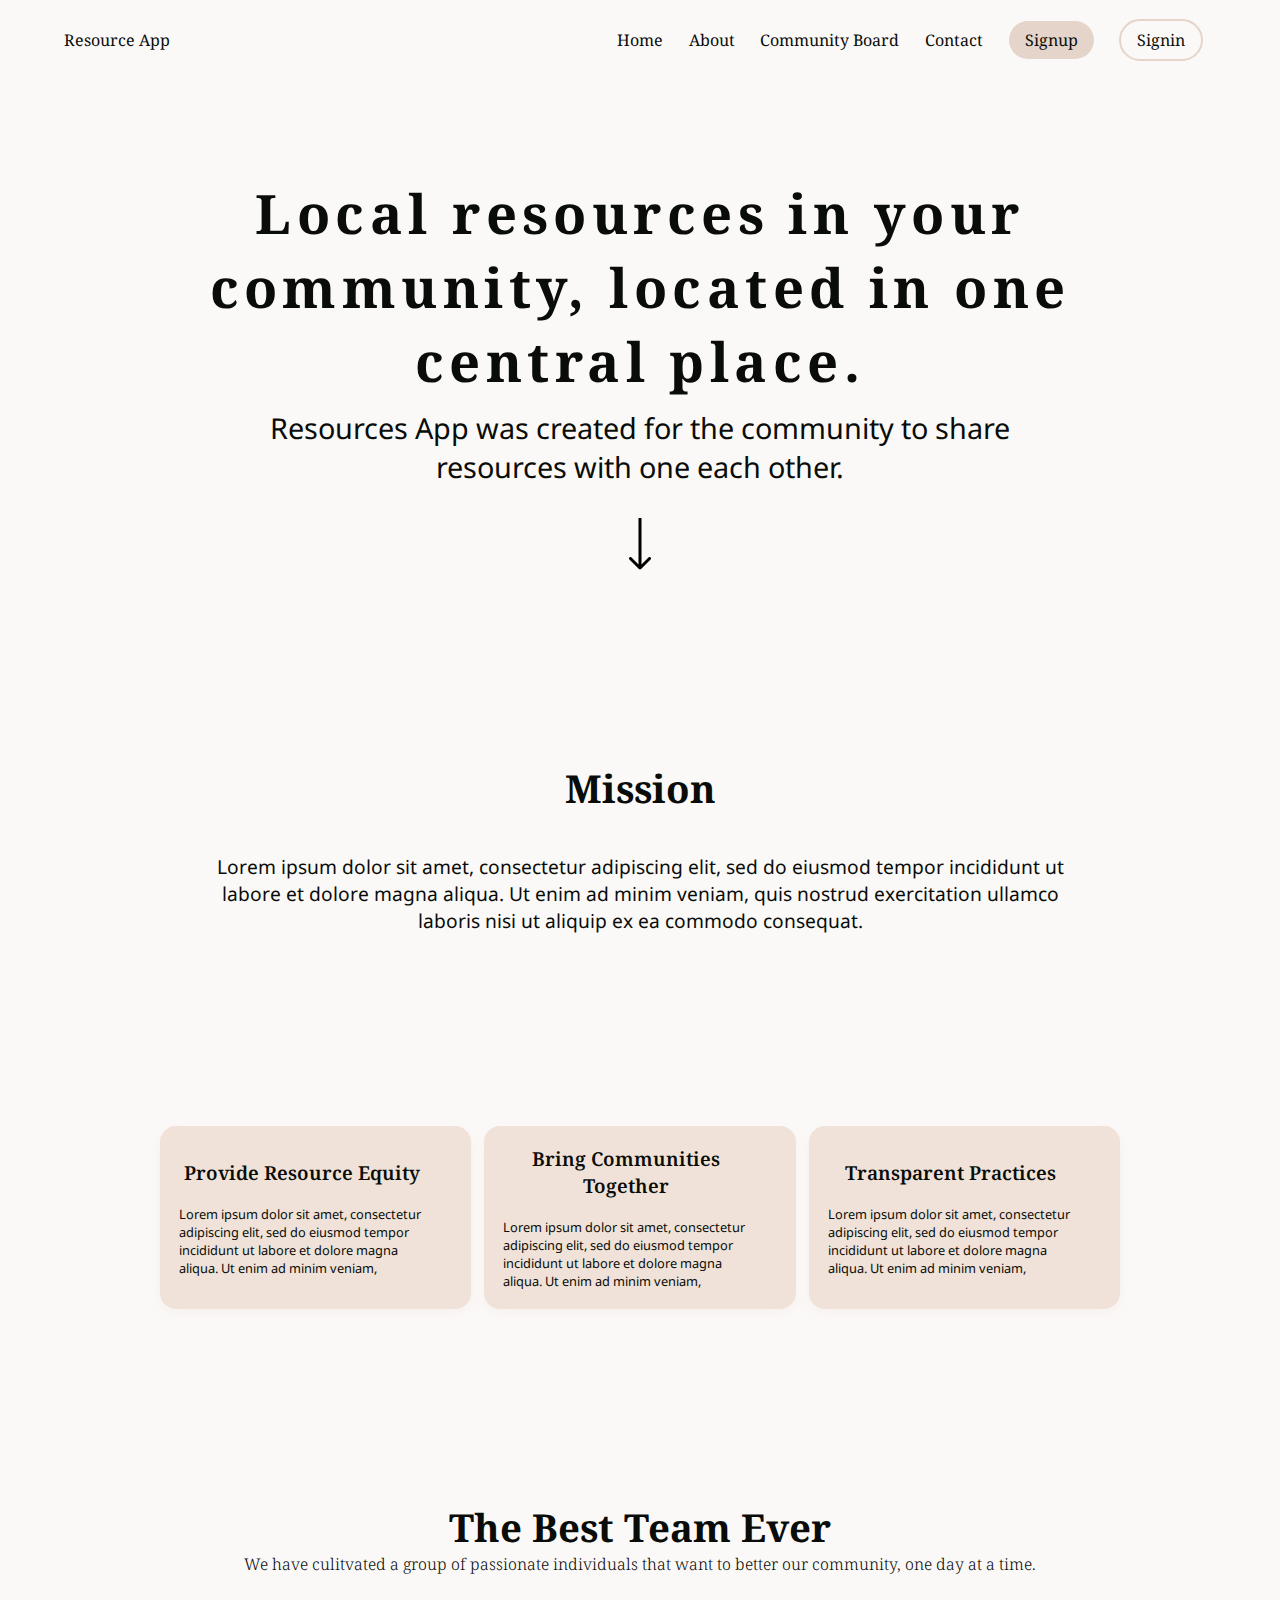
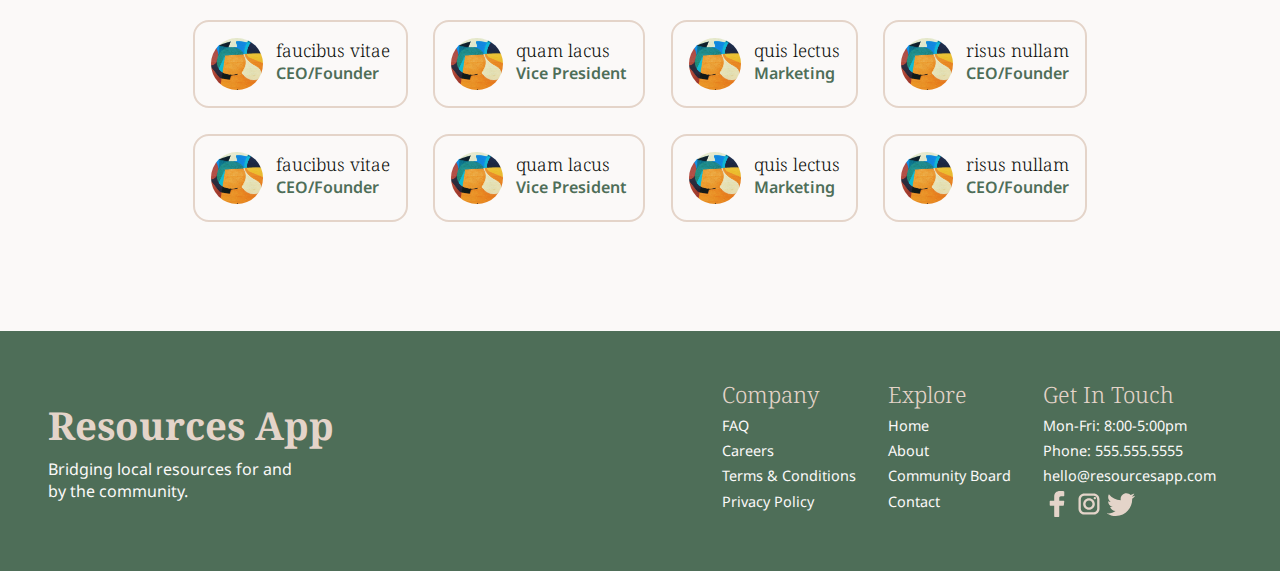
==== pages/about.html @ 198545e7 "fix img file path footer" ====
<!DOCTYPE html>
<html lang="en">
<head>
    <meta charset="UTF-8">
    <meta http-equiv="X-UA-Compatible" content="IE=edge">
    <meta name="viewport" content="width=device-width, initial-scale=1.0">
    <link rel="stylesheet" href="../styles.css">
    <link rel="preconnect" href="https://fonts.googleapis.com">
    <link rel="preconnect" href="https://fonts.gstatic.com" crossorigin>
    <link href="https://fonts.googleapis.com/css2?family=Noto+Sans:wght@400;700&family=Noto+Serif:wght@400;700&display=swap" rel="stylesheet">
    <title>About</title>
</head>
<body>
    <!-- THIS IS THE NAVBAR -->
    <nav>
        <div class="navbar-container">
            <div class="logo">Resource App</div>
            <div class="links-container">
                <ul class="nav-links">
                    <li><a href="../index.html">Home</a></li>
                    <li><a href="about.html">About</a></li>
                    <li><a href="community.html">Community Board</a></li>
                    <li><a href="contact.html">Contact</a></li>
                    <li ><a href="" class="signup-btn">Signup</a></li>
                    <li ><a href="" class="signin-btn">Signin</a></li>
                </ul>
            </div>
        </div>
    </nav>

        <!-- THIS IS THE ABOUT HERO -->
        <div id="about-hero-section">
            <div id="about-hero-container">
                <h1>Local resources in your community, located in one central place.</h1>
                <p class="paragraph">Resources App was created for the community to share resources with one each other.</p>
                <img id="down-arrow" src="../img/arrow1.svg" alt="" />
            </div>
        </div>

        <!-- THIS IS THE MISSION SECTION -->
        <div id="mission-section">
            <div id="mission-container">
                <h2>Mission</h2>
                <p class="paragraph-sm">Lorem ipsum dolor sit amet, consectetur adipiscing elit, sed do eiusmod tempor incididunt ut labore et dolore magna aliqua. Ut enim ad minim veniam, quis nostrud exercitation ullamco laboris nisi ut aliquip ex ea commodo consequat.
                </p>
            </div>
        </div>

        <!-- THIS IS THE CORE VALUES SECTION -->
        <div class="core-values-section">
            <div class="core-values-container">
                <div class="core-card left">
                    <h3>Provide Resource Equity</h3>
                    <p class="paragraph-xs core-p">Lorem ipsum dolor sit amet, consectetur adipiscing elit, sed do eiusmod tempor incididunt ut labore et dolore magna aliqua. Ut enim ad minim veniam,  </p>
                </div>
                <div class="core-card">
                    <h3>Bring Communities Together</h3>
                    <p class="paragraph-xs core-p">Lorem ipsum dolor sit amet, consectetur adipiscing elit, sed do eiusmod tempor incididunt ut labore et dolore magna aliqua. Ut enim ad minim veniam,</p>
                </div>
                <div class="core-card right">
                    <h3>Transparent Practices</h3>
                    <p class="paragraph-xs core-p">Lorem ipsum dolor sit amet, consectetur adipiscing elit, sed do eiusmod tempor incididunt ut labore et dolore magna aliqua. Ut enim ad minim veniam,</p>
                </div>
            </div>
        </div>

        <!-- THIS IS THE TEAM SECTION -->
        <div id="team-section">
            <div id="team-container">
                <h2>The Best Team Ever</h2>
                <h3>We have culitvated a group of passionate individuals that want to better our community, one day at a time.</h3>
                <div class="team-card-container">
                    <div class="team-card">
                        <div class="profile-pic"></div>
                        <div class="profile-content">
                            <h4 class="name">faucibus vitae</h4>
                            <p class="title">CEO/Founder</p>
                        </div>
                    </div>

                    <div class="team-card">
                        <div class="profile-pic"></div>
                        <div class="profile-content">
                            <h4 class="name">quam lacus</h4>
                            <p class="title">Vice President</p>
                        </div>
                    </div>

                    <div class="team-card">
                        <div class="profile-pic"></div> 
                        <div class="profile-content">
                            <h4 class="name">quis lectus</h4>
                            <p class="title">Marketing</p>
                        </div>
                    </div>

                    <div class="team-card">
                        <div class="profile-pic"></div>
                        <div class="profile-content">
                            <h4 class="name">risus nullam</h4>
                            <p class="title">CEO/Founder</p>
                        </div>
                    </div>
                    
                </div>
                <div class="team-card-container">
                    <div class="team-card">
                        <div class="profile-pic"></div>
                        <div class="profile-content">
                            <h4 class="name">faucibus vitae</h4>
                            <p class="title">CEO/Founder</p>
                        </div>
                    </div>

                    <div class="team-card">
                        <div class="profile-pic"></div>
                        <div class="profile-content">
                            <h4 class="name">quam lacus</h4>
                            <p class="title">Vice President</p>
                        </div>
                    </div>

                    <div class="team-card">
                        <div class="profile-pic"></div> 
                        <div class="profile-content">
                            <h4 class="name">quis lectus</h4>
                            <p class="title">Marketing</p>
                        </div>
                    </div>

                    <div class="team-card">
                        <div class="profile-pic"></div>
                        <div class="profile-content">
                            <h4 class="name">risus nullam</h4>
                            <p class="title">CEO/Founder</p>
                        </div>
                    </div>
                    
                </div>
            </div>
        </div>

      <!-- THIS IS THE FOOTER -->
    <footer class="footer-section">
        <div class="container">
            <div class="branding">
                <h2>Resources App</h2>
                <p>Bridging local resources for and by the community.</p>
            </div>
            <div class="links-section-container">
                <div class="footer-links">
                    <h4>Company</h4>
                    <ul class="nav-links">
                        <li class="footer-link"><a href="">FAQ</a></li>
                        <li class="footer-link"><a href="">Careers</a></li>
                        <li class="footer-link"><a href="">Terms & Conditions</a></li>
                        <li class="footer-link"><a href="">Privacy Policy</a></li>
                    </ul>
                </div>

                <div class="footer-links">
                    <h4>Explore</h4>
                    <ul class="nav-links">
                        <li class="footer-link"><a href="">Home</a></li>
                        <li class="footer-link"><a href="">About</a></li>
                        <li class="footer-link"><a href="">Community Board</a></li>
                        <li class="footer-link"><a href="">Contact</a></li>
                    </ul>
                </div>

                <div class="footer-links">
                    <h4>Get In Touch</h4>
                    <ul class="nav-links">
                        <li class="footer-link"><a href="">Mon-Fri: 8:00-5:00pm</a></li>
                        <li class="footer-link"><a href="">Phone: 555.555.5555</a></li>
                        <li class="footer-link"><a href="">hello@resourcesapp.com</a></li>
                    </ul>
                    <div class="footer-social">
                        <a href=""><img src="../img/facebook.svg" alt="Facebook" /></a>
                        <a href=""><img src="../img/instagram.svg" alt="Instagram" /></a>
                        <a href=""><img src="../img/twitter.svg" alt="Twitter" /></a>
                    </div>
                </div>
            </div>
        </div>
        <!-- <div id="copyright">2021 Resources App. All Rights Reserved</div> -->
    </footer>
    
    
</body>
</html>
---- styles.css ----
:root {
	--light-pink: #fbf9f8;
	--medium-pink: #f5efeb;
	--dark-pink: #e4d4c9;
	--black: #090c08;
	--white: #fbf9f8;
	--dark-green: #4e6e58;
	--light-purple: #dbc9e4;
	--light-blue: #c9d7e4;
	--light-green: #d8e4c9;
	--max-width: 1420px;
	--border-radius: 5em;
	--border-radius-sm: 1em;
}

* {
	box-sizing: border-box;
	margin: 0;
	padding: 0;
	font-family: 'Noto Sans', sans-serif;
}
a {
	text-decoration: none;
	color: var(--black);
}

body {
	background-color: var(--light-pink);
	color: var(--black);
	overflow-x: hidden;
}

nav {
	display: flex;
	justify-content: center;
	margin: 0 auto;
	max-width: var(--max-width);
	padding: 1.8em 4em;
	width: 100%;
}
nav ul li a {
	font-family: 'Noto Serif', serif;
}
.navbar-container {
	display: flex;
	justify-content: space-between;
	width: 100%;
}

.links-container ul {
	display: flex;
	list-style: none;
}
.links-container ul li {
	padding: 0 0.8em;
}
.logo {
	font-family: 'Noto Serif', serif;
}
.signup-btn {
	padding: 0.5em 1em;
	background-color: var(--dark-pink);
	border-radius: var(--border-radius);
	font-family: 'Noto Serif', serif;
}
.signup-btn:hover {
}
.signin-btn {
	padding: 0.5em 1em;
	border: 2px solid var(--dark-pink);
	border-radius: var(--border-radius);
}
.signin-btn:hover {
}

/* REUSED STYLES */
#hero-section,
#category-section,
#about-hero-section,
#mission-section,
#team-section,
#form-section,
.footer-section,
.core-values-section,
.search-results-section {
	width: 100%;
	display: flex;
	justify-content: center;
	margin: 0 auto;
	padding: 6em 2em;
}
#hero-container,
#category-container,
#about-hero-container,
#mission-container,
#team-container,
#form-container,
.container,
.core-values-container,
.search-results-container {
	display: flex;
	justify-content: center;
	flex-direction: column;
	align-items: center;
	width: 960px;
	max-width: var(--max-width);
}
ul {
	list-style: none;
}
h1 {
	font-size: 3.4rem;
	text-align: center;
	letter-spacing: 0.1em;
	padding-bottom: 0.2em;
	font-family: 'Noto Serif', serif;
	/* width: 88%; */
}
h2 {
	font-size: 2.4em;
	font-family: 'Noto Serif', serif;
	/* padding-bottom: 0.2em; */
	margin-bottom: 1em;
}
h3 {
	font-family: 'Noto Serif', serif;
	font-size: 1.7rem;
	font-weight: 300;
	text-align: center;
	width: 90%;
}
h4 {
	padding-bottom: 0.2em;
	font-family: 'Noto Serif', serif;
	font-size: 1.4rem;
	font-weight: 300;
}

/* HERO SECTION */

#search-bar {
	margin-top: 2em;
	width: 100%;
	display: flex;
}
#search-btn {
	padding: 1.4em 2em;
	background-color: var(--dark-green);
	border: none;
	border-radius: 0 var(--border-radius) var(--border-radius)
		var(--border-radius);
	font-family: 'Noto Serif', serif;
	color: var(--white);
	font-size: 1em;
	font-weight: 600;
	margin-left: 0.5em;
}
input[type='text'] {
	width: 100%;
	/* font-family: 'Noto Serif', serif; */
	font-size: 1em;
	font-weight: 400;
	padding: 1.4em 2em;
	background-color: var(--dark-pink);
	border: none;
	border-radius: var(--border-radius) 0 var(--border-radius)
		var(--border-radius);
}
textarea:focus,
input:focus,
textarea:focus,
#fname:focus,
#lname:focus,
#email:focus,
#message:focus {
	outline: none;
	background-color: var(--light-pink);
	border: 2px solid var(--dark-pink);
}
.paragraph,
.paragraph-sm,
.paragraph-xs {
	font-size: 1.8em;
	width: 90%;
	text-align: center;
}

.paragraph-sm {
	font-size: 1.2em;
}
.paragraph-xs {
	font-size: 0.8em;
}
/* CATEGORY STYLES */
#category-card-container {
	display: flex;
	flex-direction: row;
	flex-wrap: wrap;
	justify-content: center;
	align-items: center;
	width: 100%;
}
.category-card {
	display: flex;
	justify-content: center;
	align-items: center;
	background-color: var(--dark-green);
	padding: 2em;
	border-radius: var(--border-radius-sm);
	color: var(--white);
	font-weight: 600;
	margin: 0.8em 2em;
	width: 200px;
	height: 120px;
	max-width: 200px;
	text-align: center;
	cursor: pointer;
}

/* FOOTER */
.footer-section {
	background-color: var(--dark-green);
	color: var(--white);
	padding: 3em;
	position: relative;
	bottom: 0;
	left: 0;
	width: 100%;
}
.container {
	justify-content: space-between;
	flex-direction: row;
	align-content: center;
	max-width: var(--max-width);
	width: var(--max-width);
}
.branding h2 {
	display: flex;
	flex-direction: column;
	margin: 0;
	padding: 0;
	color: var(--dark-pink);
}
.branding p {
	margin-top: 0.4em;
	width: 68%;
}
.links-section-container {
	display: flex;
	flex-direction: row;
}
.footer-links {
	padding: 0 1em;
	text-align: left;
	display: flex;
	flex-direction: column;
	justify-content: flex-start;
	align-content: flex-start;
}
.footer-links h4 {
	color: var(--dark-pink);
}
.footer-link a {
	color: var(--white);
	font-size: 0.9em;
}
.footer-links li {
	padding-bottom: 0.2em;
}
.footer-social a img {
	width: 28px;
	height: 28px;
}
#copyright {
	text-align: center;
	margin: auto 0;
	background-color: purple;
	color: var(--white);
}
/* -------ABOUT PAGE-------- */
#down-arrow {
	margin-top: 2em;
}
.profile-content h4 {
	padding-bottom: 0;
}

/* MISSION SECTION */
.core-values-container {
	display: flex;
	justify-content: space-between;
	flex-direction: row;
	max-width: var(--max-width);
	/* width: 1200px; */
	/* width: var(--max-width); */
}
.core-card {
	display: flex;
	justify-content: center;
	flex-direction: column;
	background-color: rgba(238, 223, 213, 0.9);
	padding: 1.2em;
	width: 320px;
	height: 100%;
	margin: 0 0.4em;
	border-radius: var(--border-radius-sm);
	box-shadow: rgba(238, 223, 213, 0.3) 0px 4px 12px;
}
.left {
	margin-left: 0;
}
.right {
	margin-right: 0;
}
.core-card h3 {
	font-size: 1.2em;
	font-weight: 600;
	margin-bottom: 1em;
}
.core-p {
	text-align: left;
}

/* TEAM SECTION */
.team-card-container,
#form-container {
	display: flex;
	flex-wrap: wrap;
	justify-content: center;
	/* background-color: mediumslateblue; */
	max-width: 1560px;
	width: 100vw;
	padding: 0 2em;
}
#team-container h2 {
	margin: 0;
}
#team-container h3 {
	font-size: 1em;
	margin-bottom: 2em;
}
.team-card {
	display: flex;
	flex-direction: row;
	justify-content: flex-start;
	background-color: var(--light-pink);
	border: 2px solid var(--dark-pink);
	padding: 1em;
	border-radius: var(--border-radius-sm);
	margin: 0.8em;
}
.profile-pic {
	background-image: url('img/profile.jpg');
	background-color: #cccccc;
	max-height: 60px;
	height: 52px;
	width: 52px;
	max-width: 60px;
	background-position: center;
	background-repeat: no-repeat;
	background-size: cover;
	border-radius: var(--border-radius);
	margin-right: 0.8em;
}
.profile-content h4 {
	/* display: flex; */
	font-size: 1.1em;
	font-family: 'Noto Serif', serif;
}
.profile-content p {
	color: var(--dark-green);
	font-weight: 600;
}

/* FORM SECTION */
#form-section {
	flex-direction: column;
	justify-content: center;
	align-items: center;
	align-content: center;
}
form {
	width: 960px;
	max-width: 960px;
	margin-top: 2em;
	width: 100%;
}

#fname,
#lname,
#email,
#message,
#form-btn {
	width: 100%;
	padding: 1.4em 2em;
	margin: 0.4em 0;
	border: none;
	border-radius: var(--border-radius-sm);
	background-color: var(--dark-pink);
}
#fname,
#lname {
	width: 49%;
}

textarea {
	width: 100%;
	background-color: var(--dark-pink);
	border-radius: var(--border-radius-sm);
	height: 8em;
	resize: none;
}
#form-btn {
	background-color: #bb9277;
	color: var(--white);
	font-size: 1rem;
	font-weight: 700;
}

.top-row {
	display: flex;
	justify-content: space-between;
}

#contact-card-container {
	display: flex;
	justify-content: space-between;
	flex-wrap: wrap;
	width: 960px;
	max-width: 960px;
	margin-top: 4em;
	width: 100%;
}

.contact-card {
	display: flex;
	justify-content: flex-start;
	flex-direction: column;
	align-items: center;
	align-content: center;
	color: var(--white);
	background-color: var(--dark-green);
	padding: 2.2em 1.4em;
	width: 49%;
	border-radius: var(--border-radius-sm);
}
.contact-card h3 {
	margin-bottom: 1em;
	color: var(--dark-pink);
}
.contact-left ul li {
	margin-bottom: 0.8em;
	/* background-color: salmon; */
}
.contact-content {
	display: flex;
	flex-direction: row;
}
.join-content {
	display: flex;
	flex-direction: column;
	justify-content: center;
	margin: 0 auto;
	width: 86%;
}
.join-btn-container {
	display: flex;
	margin-top: 0.8em;
}
.join-btn-container img {
	width: 36px;
	height: auto;
	z-index: 100;
}
#join-btn {
	color: var(--dark-pink);
	font-size: 1.4em;
	background-color: transparent;
	border: none;
	cursor: pointer;
}
ul li h4 {
	color: var(--dark-pink);
}

.contact-left {
	margin-right: 0.8em;
}

/* -------SEARCH PAGE-------- */
.search-results-section {
	padding: 1em;
	background-color: var(--dark-pink);
}
.search-results-container {
	display: flex;
	flex-direction: row;
	justify-content: space-between;
	width: var(--max-width);
	max-width: var(--max-width);
	/* background-color: violet; */
}
#side-bar {
	display: flex;
	flex-direction: column;
	/* position: relative; */
	/* background-color: orangered; */
	background-color: var(--white);
	width: 25vw;
	height: 100%;
	padding: 2em;
	border-radius: var(--border-radius-sm);
}
.filter {
	display: flex;
	justify-content: space-between;
}

label > input[type='checkbox'] {
	display: none;
}

label > input[type='checkbox'] + *::before {
	content: '';
	display: inline-block;
	vertical-align: bottom;
	width: 1rem;
	height: 1rem;
	margin-right: 0.5em;
	border-radius: 0.3em;
	border: 0.1rem solid var(--dark-green);
}
label > input[type='checkbox']:checked + *::before {
	content: '✓';
	color: var(--black);
	text-align: center;
	background: var(--white);
	border-color: var(--dark-green);
}
label > input[type='checkbox']:checked + * {
	/* color: teal; */
}

.search-content-container {
	display: flex;
	flex-direction: column;
	background-color: var(--light-pink);
	width: 70vw;
	padding: 2em;
	border-radius: var(--border-radius-sm);
}
.page-search-bar-container {
	margin-bottom: 2em;
}
#page-search-bar {
	width: 60%;
	/* font-family: 'Noto Serif', serif; */
	font-size: 1em;
	font-weight: 400;
	padding: 1em 1.4em;
	background-color: var(--white);
	border: 1px solid var(--light-green);
	border-radius: var(--border-radius-sm);
	margin: 0 0.6em 0 0;
}

#search-btn-2 {
	background-color: var(--dark-green);
	color: var(--white);
	font-size: 0.9em;
	padding: 1.2em;
	border-radius: 0.8em;
	border: none;
	cursor: pointer;
}
.category-content {
	display: flex;
	flex-direction: column;
	/* justify-content: flex-start; */
	position: relative;
	/* height: 100%; */
	/* margin-top: 1em; */
	/* background-color: slateblue; */
}
.category-content h5 {
	font-size: 1.1rem;
	font-weight: 600;
	margin-bottom: 0.5em;
}
.checkbox-container {
	padding-bottom: 0.6em;
}
.results-top-row {
	display: flex;
	justify-content: space-between;
}
#results-count {
	font-weight: 600;
}
.sort-container {
	display: flex;
	justify-content: center;
	align-content: center;
	align-items: center;
}
.sort-container div {
	margin-left: 0.5em;
	padding: 0.6em 0.8em;
	border-radius: 0.6em;
	background-color: var(--dark-green);
	color: var(--white);
}
#category-btn-container {
	display: flex;
	justify-content: flex-start;
	margin-bottom: 2em;
}

.category-btn {
	background-color: var(--light-green);
	padding: 0.8em 1em;
	border-radius: 0.6em;
	margin-right: 0.6em;
	font-size: 0.9em;
}
.selected-btn {
	background-color: var(--dark-green);
	color: var(--white);
}
.search-results-card {
	display: flex;
	padding: 2em 0;
	border-bottom: 2px solid var(--light-green);
}
.left-side {
	display: flex;
	flex-direction: column;
	justify-content: space-between;
	align-items: center;
	align-content: center;
	padding: 0.2em 2em 0 2em;
	/* background-color: olivedrab; */
}
/* .left-side img {
	width: 100px;
	height: 100px;

} */
.resource-img {
	width: 100px;
	height: 100px;
	border-radius: 5em;
	/* background-color: red; */
}
.visit {
	text-align: center;
	background-color: var(--light-blue);
	padding: 0.3em 1.1em;
	border-radius: 2em;
}
.name-open {
	display: flex;
	align-items: center;
}
.name-open h4 {
	font-size: 1.4em;
}
.open {
	margin-left: 0.8em;
	padding: 0.3em 1.1em;
	border-radius: 2em;
	border: 2px solid var(--dark-green);
	font-size: 0.8em;
	font-weight: 600;
	color: var(--dark-green);
}
.resource-location {
	color: var(--dark-green);
	margin-bottom: 0.8em;
	font-size: 1em;
	font-weight: 500;
}
.tags-container {
	display: flex;
	justify-content: flex-start;
	margin-top: 1em;
}
.tag {
	background-color: var(--light-purple);
	padding: 0.3em 1.1em;
	margin-right: 0.8em;
	border-radius: 2em;
}
.line {
	margin: 1.6em 0;
	border: 1px solid var(--light-green);
}
@media screen and (max-width: 960px) {
	#fname,
	#lname {
		width: 100%;
	}
	.top-row {
		display: flex;
		justify-content: center;
		flex-direction: column;
	}
	#contact-card-container {
		flex-direction: column;
	}
	.contact-card {
		width: 100%;
		margin-bottom: 1em;
	}
	.join-btn-container {
		display: flex;
		justify-content: center;
		margin-top: 0.8em;
	}
}
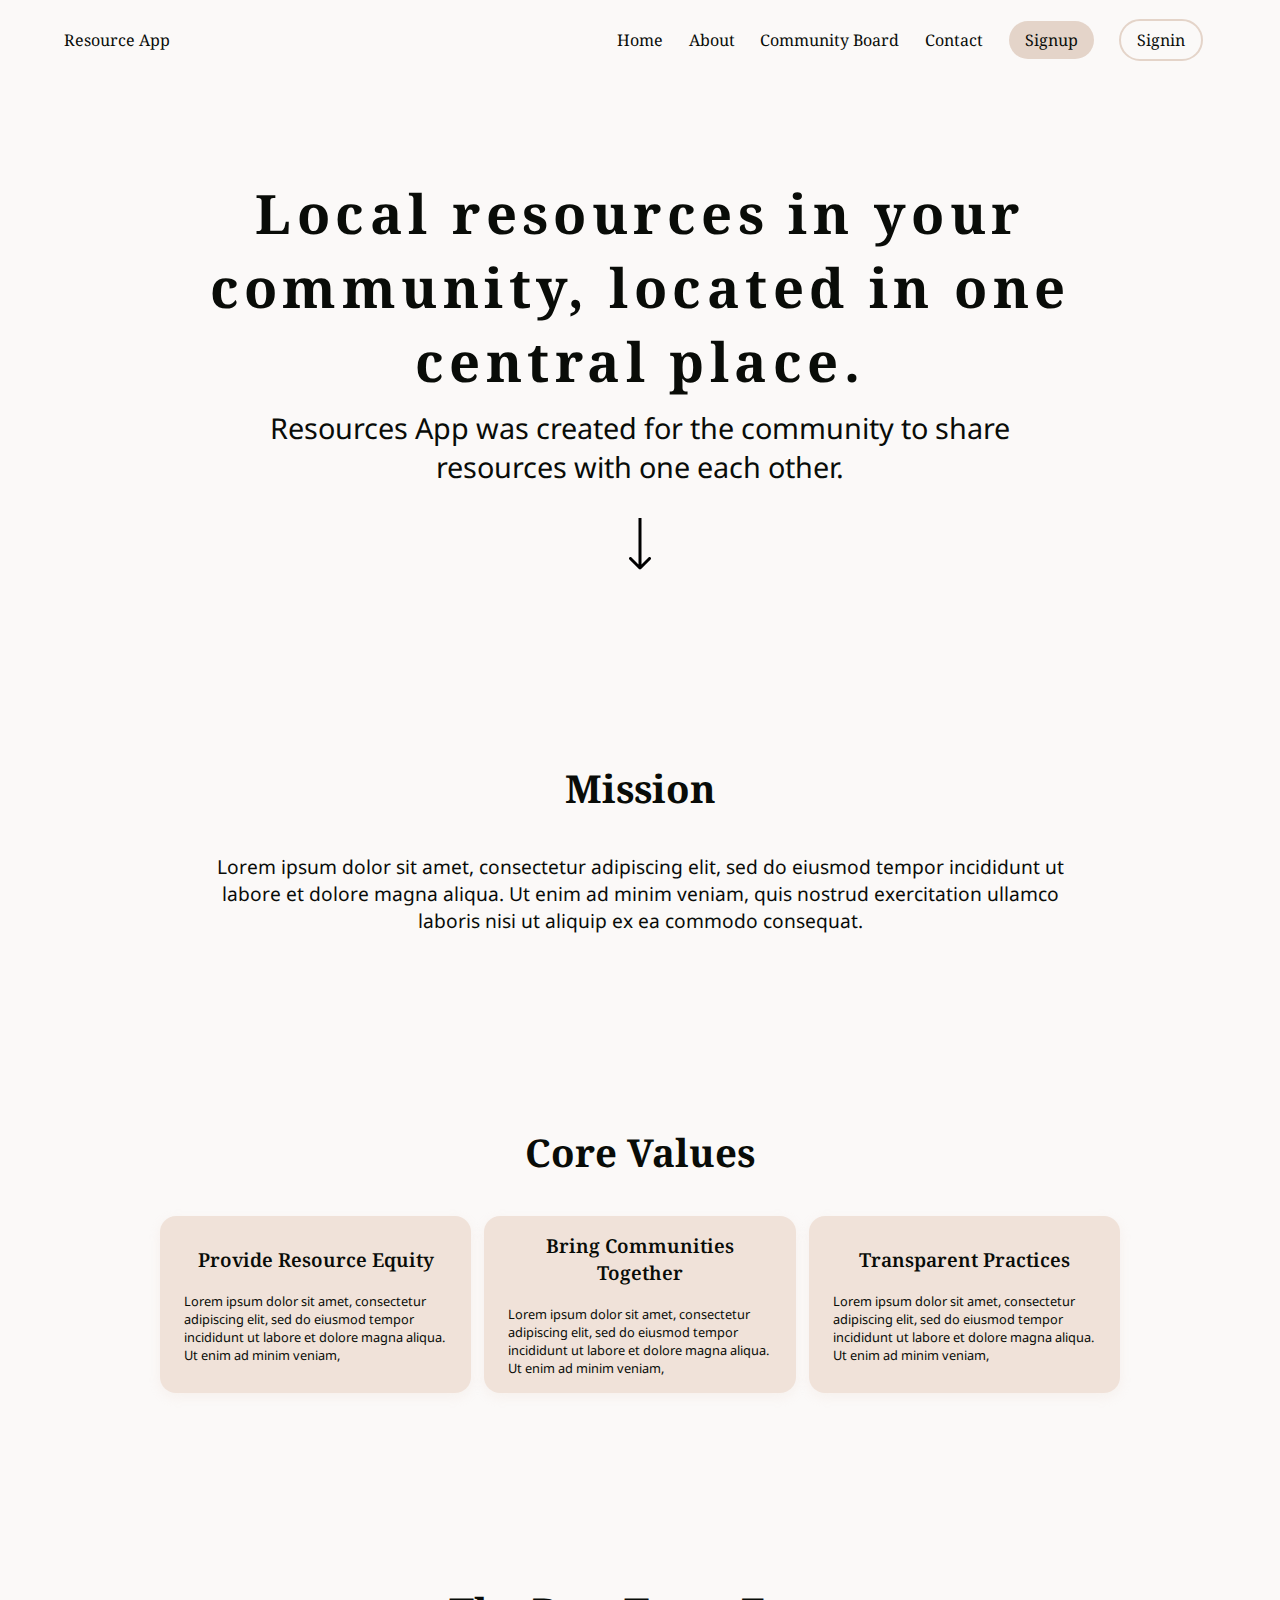
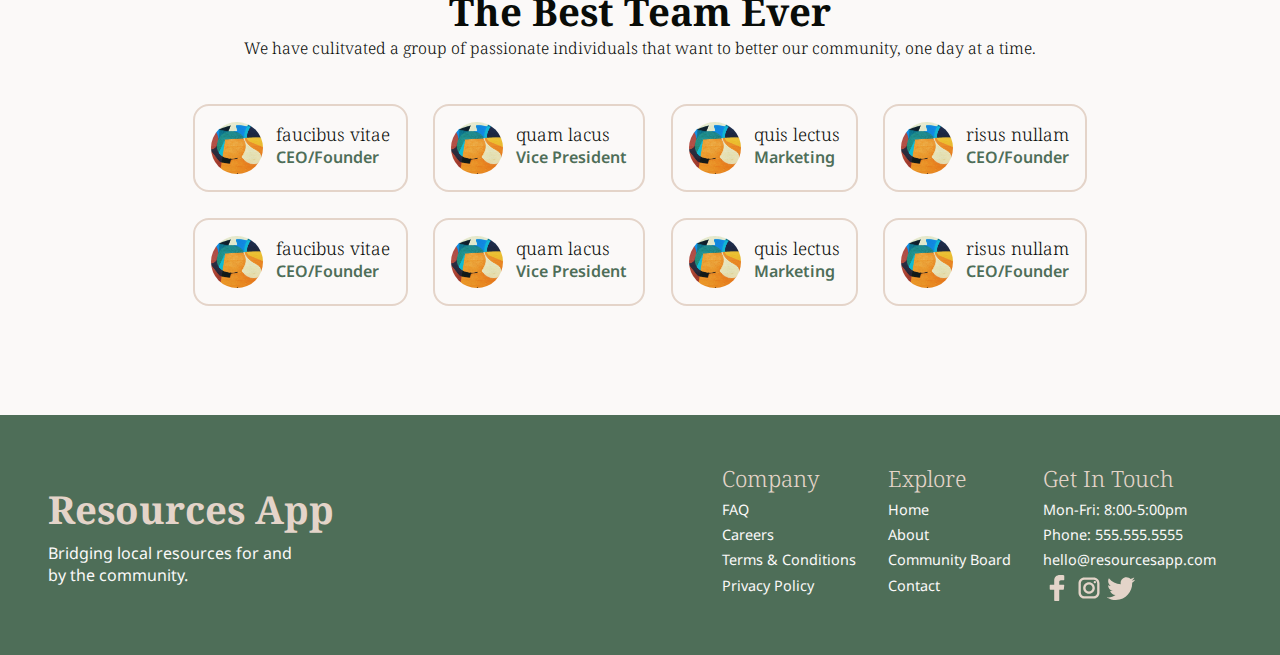
==== commit a84480a4: "fix core values cards" ====
--- a/pages/about.html
+++ b/pages/about.html
@@ -49,17 +49,20 @@
         <!-- THIS IS THE CORE VALUES SECTION -->
         <div class="core-values-section">
             <div class="core-values-container">
-                <div class="core-card left">
-                    <h3>Provide Resource Equity</h3>
-                    <p class="paragraph-xs core-p">Lorem ipsum dolor sit amet, consectetur adipiscing elit, sed do eiusmod tempor incididunt ut labore et dolore magna aliqua. Ut enim ad minim veniam,  </p>
-                </div>
-                <div class="core-card">
-                    <h3>Bring Communities Together</h3>
-                    <p class="paragraph-xs core-p">Lorem ipsum dolor sit amet, consectetur adipiscing elit, sed do eiusmod tempor incididunt ut labore et dolore magna aliqua. Ut enim ad minim veniam,</p>
-                </div>
-                <div class="core-card right">
-                    <h3>Transparent Practices</h3>
-                    <p class="paragraph-xs core-p">Lorem ipsum dolor sit amet, consectetur adipiscing elit, sed do eiusmod tempor incididunt ut labore et dolore magna aliqua. Ut enim ad minim veniam,</p>
+                <h2>Core Values</h2>
+                <div class="core-card-container">
+                    <div class="core-card left">
+                        <h3>Provide Resource Equity</h3>
+                        <p class="paragraph-xs core-p">Lorem ipsum dolor sit amet, consectetur adipiscing elit, sed do eiusmod tempor incididunt ut labore et dolore magna aliqua. Ut enim ad minim veniam,  </p>
+                    </div>
+                    <div class="core-card">
+                        <h3>Bring Communities Together</h3>
+                        <p class="paragraph-xs core-p">Lorem ipsum dolor sit amet, consectetur adipiscing elit, sed do eiusmod tempor incididunt ut labore et dolore magna aliqua. Ut enim ad minim veniam,</p>
+                    </div>
+                    <div class="core-card right">
+                        <h3>Transparent Practices</h3>
+                        <p class="paragraph-xs core-p">Lorem ipsum dolor sit amet, consectetur adipiscing elit, sed do eiusmod tempor incididunt ut labore et dolore magna aliqua. Ut enim ad minim veniam,</p>
+                    </div>
                 </div>
             </div>
         </div>
--- a/styles.css
+++ b/styles.css
@@ -161,8 +161,8 @@
 	font-size: 1em;
 	font-weight: 400;
 	padding: 1.4em 2em;
-	background-color: var(--dark-pink);
-	border: none;
+	background-color: var(--medium-pink);
+	border: 2px solid var(--dark-pink);
 	border-radius: var(--border-radius) 0 var(--border-radius)
 		var(--border-radius);
 }
@@ -288,20 +288,20 @@
 /* MISSION SECTION */
 .core-values-container {
 	display: flex;
-	justify-content: space-between;
+	max-width: var(--max-width);
+}
+.core-card-container {
+	display: flex;
 	flex-direction: row;
-	max-width: var(--max-width);
-	/* width: 1200px; */
-	/* width: var(--max-width); */
+	justify-content: space-evenly;
 }
 .core-card {
 	display: flex;
 	justify-content: center;
+	align-items: center;
 	flex-direction: column;
 	background-color: rgba(238, 223, 213, 0.9);
-	padding: 1.2em;
-	width: 320px;
-	height: 100%;
+	padding: 1em 0.6em;
 	margin: 0 0.4em;
 	border-radius: var(--border-radius-sm);
 	box-shadow: rgba(238, 223, 213, 0.3) 0px 4px 12px;
@@ -396,7 +396,7 @@
 	margin: 0.4em 0;
 	border: none;
 	border-radius: var(--border-radius-sm);
-	background-color: var(--dark-pink);
+	background-color: var(--medium-pink);
 }
 #fname,
 #lname {
@@ -405,14 +405,14 @@
 
 textarea {
 	width: 100%;
-	background-color: var(--dark-pink);
+	background-color: var(--medium-pink);
 	border-radius: var(--border-radius-sm);
 	height: 8em;
 	resize: none;
 }
 #form-btn {
-	background-color: #bb9277;
-	color: var(--white);
+	background-color: var(--dark-pink);
+	color: var(--black);
 	font-size: 1rem;
 	font-weight: 700;
 }
@@ -705,12 +705,19 @@
 		justify-content: center;
 		flex-direction: column;
 	}
-	#contact-card-container {
+	#contact-card-container,
+	.core-card-container {
+		/* justify-content: center; */
+		align-items: center;
 		flex-direction: column;
 	}
-	.contact-card {
+	.contact-card,
+	.core-card {
 		width: 100%;
 		margin-bottom: 1em;
+	}
+	.core-card {
+		width: 80%;
 	}
 	.join-btn-container {
 		display: flex;
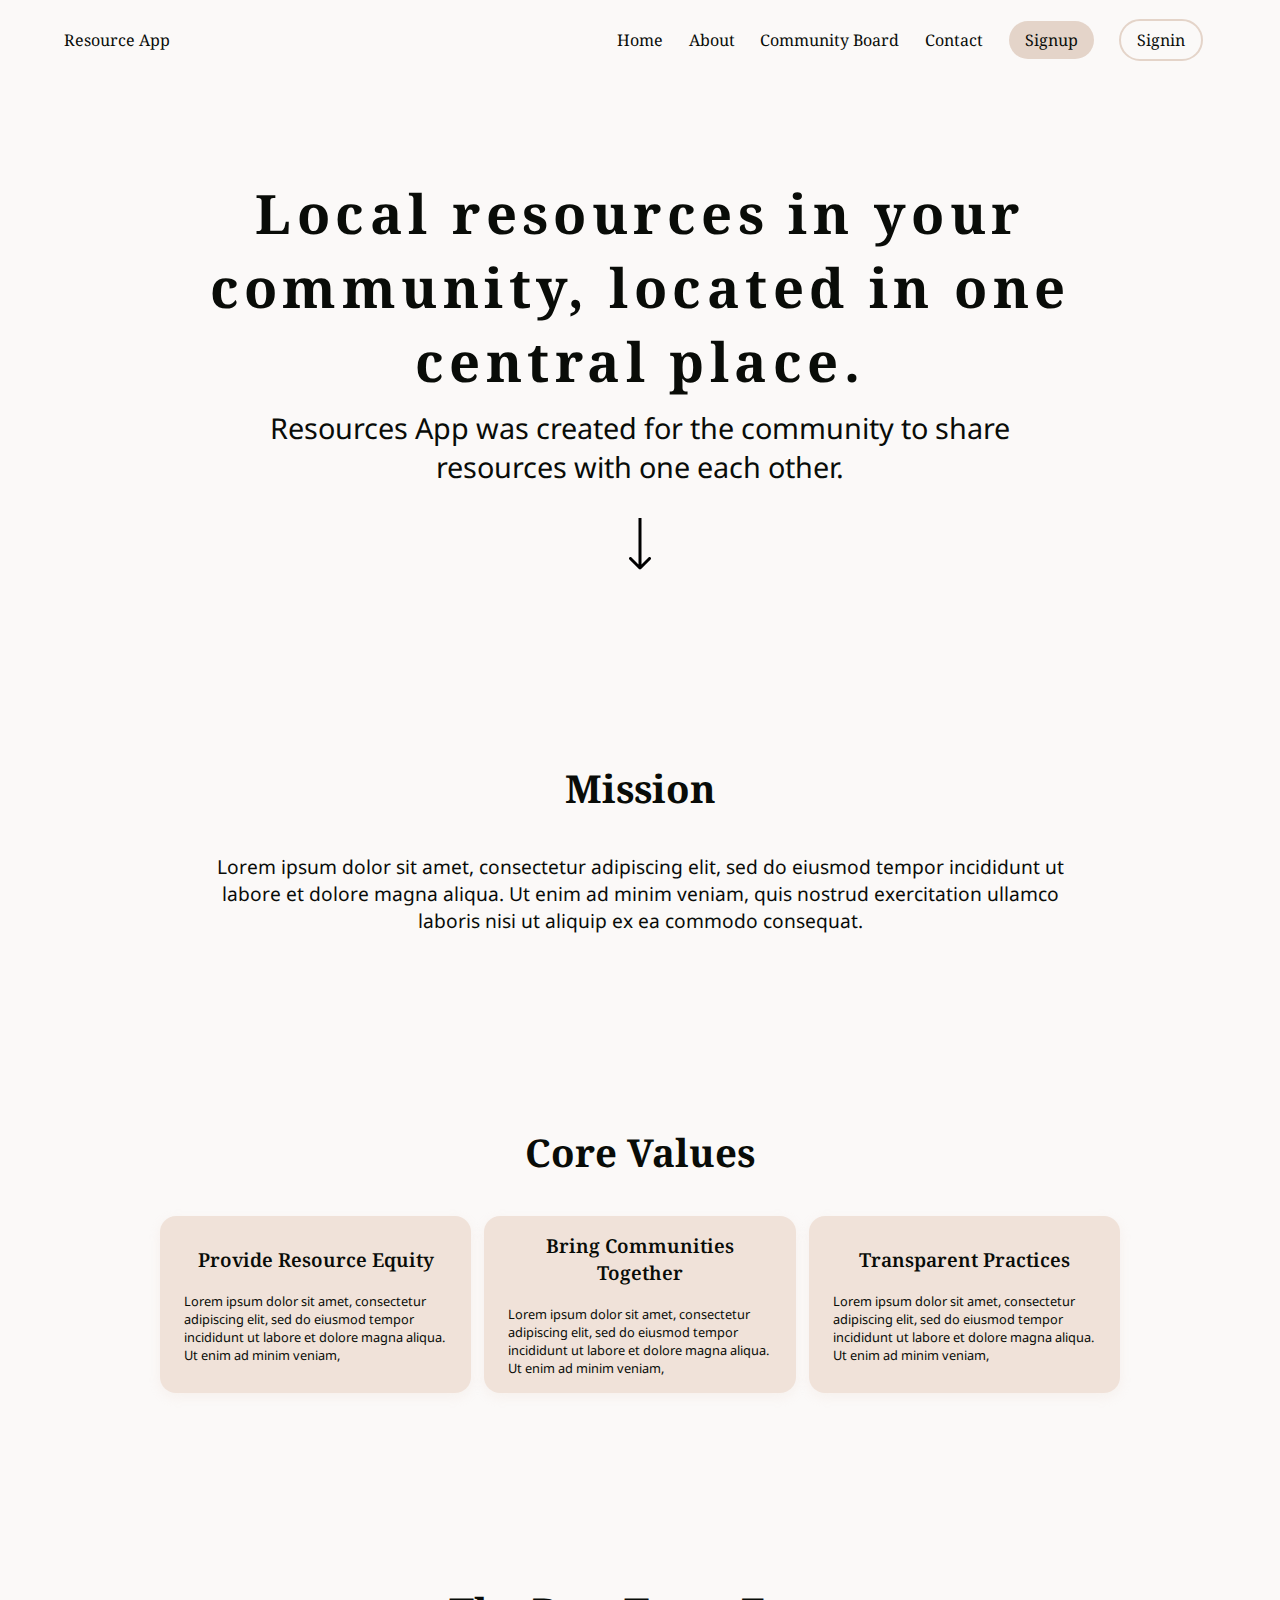
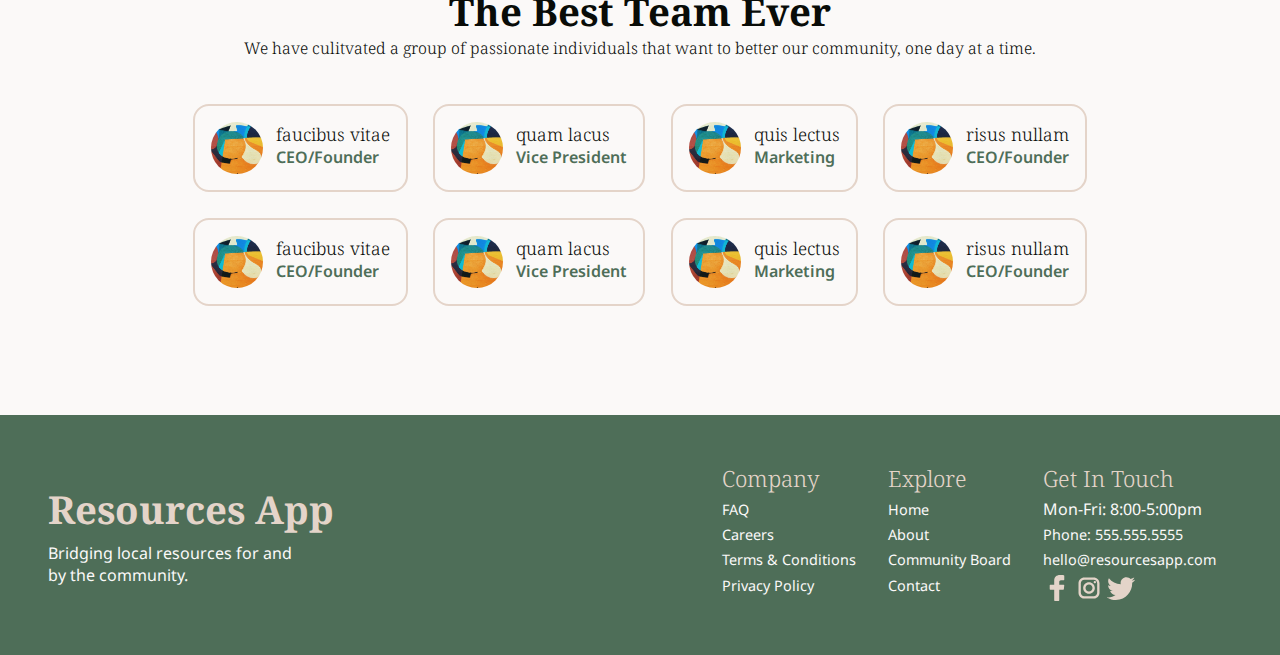
==== commit bb3dcc9f: "add working links to footer" ====
--- a/pages/about.html
+++ b/pages/about.html
@@ -11,10 +11,15 @@
     <title>About</title>
 </head>
 <body>
-    <!-- THIS IS THE NAVBAR -->
-    <nav>
+     <!-- THIS IS THE NAVBAR -->
+     <nav>
         <div class="navbar-container">
-            <div class="logo">Resource App</div>
+            <a href="../index.html"><div class="logo">Resource App</div></a>
+            <div class="menu-btn-container">
+                <div class="line1"></div>
+                <div class="line2"></div>
+                <div class="line3"></div>
+            </div>
             <div class="links-container">
                 <ul class="nav-links">
                     <li><a href="../index.html">Home</a></li>
@@ -147,7 +152,7 @@
     <footer class="footer-section">
         <div class="container">
             <div class="branding">
-                <h2>Resources App</h2>
+                <a href="../index.html"><h2>Resources App</h2></a>
                 <p>Bridging local resources for and by the community.</p>
             </div>
             <div class="links-section-container">
@@ -164,17 +169,17 @@
                 <div class="footer-links">
                     <h4>Explore</h4>
                     <ul class="nav-links">
-                        <li class="footer-link"><a href="">Home</a></li>
-                        <li class="footer-link"><a href="">About</a></li>
-                        <li class="footer-link"><a href="">Community Board</a></li>
-                        <li class="footer-link"><a href="">Contact</a></li>
+                        <li class="footer-link"><a href="../index.html">Home</a></li>
+                        <li class="footer-link"><a href="../pages/about.html">About</a></li>
+                        <li class="footer-link"><a href="../pages/community.html">Community Board</a></li>
+                        <li class="footer-link"><a href="../pages/contact.html">Contact</a></li>
                     </ul>
                 </div>
 
                 <div class="footer-links">
                     <h4>Get In Touch</h4>
                     <ul class="nav-links">
-                        <li class="footer-link"><a href="">Mon-Fri: 8:00-5:00pm</a></li>
+                        <li class="footer-link">Mon-Fri: 8:00-5:00pm</li>
                         <li class="footer-link"><a href="">Phone: 555.555.5555</a></li>
                         <li class="footer-link"><a href="">hello@resourcesapp.com</a></li>
                     </ul>
--- a/styles.css
+++ b/styles.css
@@ -72,7 +72,24 @@
 }
 .signin-btn:hover {
 }
-
+.menu-btn-container {
+	/* background-color: var(--dark-green); */
+	color: var(--white);
+	padding: 6px 10px;
+	border-radius: 0.4em;
+	display: inline-block;
+	cursor: pointer;
+	display: none;
+}
+.line1,
+.line2,
+.line3 {
+	background-color: var(--dark-green);
+	height: 5px;
+	width: 36px;
+	margin: 6px 0;
+	border-radius: 0.4em;
+}
 /* REUSED STYLES */
 #hero-section,
 #category-section,
@@ -82,7 +99,10 @@
 #form-section,
 .footer-section,
 .core-values-section,
-.search-results-section {
+.search-results-section,
+.single-search-section,
+.community-section,
+.discussion-section {
 	width: 100%;
 	display: flex;
 	justify-content: center;
@@ -97,7 +117,10 @@
 #form-container,
 .container,
 .core-values-container,
-.search-results-container {
+.search-results-container,
+.single-search-container,
+.community-container,
+.discussion-container {
 	display: flex;
 	justify-content: center;
 	flex-direction: column;
@@ -216,7 +239,54 @@
 	text-align: center;
 	cursor: pointer;
 }
-
+/* COMMUNITY SECTION */
+.community-container,
+.discussion-container {
+	flex-direction: row;
+	justify-content: center;
+	max-width: 1560px;
+	width: 100vw;
+	padding: 0 2em;
+	/* background-color: rebeccapurple; */
+}
+.community-container img,
+.discussion-content {
+	margin-right: 1em;
+	/* background: red; */
+}
+.community-content,
+.discussion-content {
+	text-align: left;
+	display: flex;
+	flex-direction: column;
+	width: 42%;
+	/* background-color: orangered; */
+}
+.community-content h3,
+.discussion-content h3 {
+	text-align: left;
+	font-weight: 600;
+}
+.community-content h4,
+.discussion-content h4 {
+	font-size: 1em;
+	color: var(--dark-green);
+	margin-bottom: 1em;
+	font-family: 'Noto Sans', sans-serif;
+	font-weight: 600;
+}
+
+/* QUOTE */
+.quote-container {
+	text-align: center;
+	margin: 6em auto;
+	padding-bottom: 4em;
+}
+.quote {
+	font-size: 1.4em;
+	margin-bottom: 0.6em;
+	font-family: 'Noto Serif', serif;
+}
 /* FOOTER */
 .footer-section {
 	background-color: var(--dark-green);
@@ -323,7 +393,8 @@
 
 /* TEAM SECTION */
 .team-card-container,
-#form-container {
+#form-container,
+.single-search-container {
 	display: flex;
 	flex-wrap: wrap;
 	justify-content: center;
@@ -460,6 +531,7 @@
 	display: flex;
 	flex-direction: column;
 	justify-content: center;
+	align-items: center;
 	margin: 0 auto;
 	width: 86%;
 }
@@ -471,6 +543,7 @@
 	width: 36px;
 	height: auto;
 	z-index: 100;
+	margin-left: 0.8em;
 }
 #join-btn {
 	color: var(--dark-pink);
@@ -498,13 +571,10 @@
 	justify-content: space-between;
 	width: var(--max-width);
 	max-width: var(--max-width);
-	/* background-color: violet; */
-}
-#side-bar {
-	display: flex;
-	flex-direction: column;
-	/* position: relative; */
-	/* background-color: orangered; */
+}
+.side-bar {
+	display: flex;
+	flex-direction: column;
 	background-color: var(--white);
 	width: 25vw;
 	height: 100%;
@@ -639,18 +709,12 @@
 	align-items: center;
 	align-content: center;
 	padding: 0.2em 2em 0 2em;
-	/* background-color: olivedrab; */
-}
-/* .left-side img {
-	width: 100px;
-	height: 100px;
-
-} */
+}
+
 .resource-img {
 	width: 100px;
 	height: 100px;
 	border-radius: 5em;
-	/* background-color: red; */
 }
 .visit {
 	text-align: center;
@@ -694,6 +758,77 @@
 .line {
 	margin: 1.6em 0;
 	border: 1px solid var(--light-green);
+}
+
+/* -------SINGLE SEARCH PAGE-------- */
+.center-content {
+	display: flex;
+	flex-direction: column;
+	justify-content: center;
+	align-items: center;
+	align-content: center;
+}
+.resource-page-img {
+	height: 200px;
+	width: 100%;
+	border-radius: var(--border-radius-sm);
+	margin-bottom: 1em;
+}
+.visit-long {
+	width: 100%;
+	margin: 0;
+	padding-right: 0;
+	padding-left: 0;
+	margin-bottom: 2em;
+}
+.tag-container-2 {
+	flex-wrap: wrap;
+}
+.tag-2 {
+	margin-top: 1em;
+}
+.side-location {
+	margin-bottom: 1.2em;
+}
+.resource-hours {
+	margin-bottom: 2em;
+}
+.resource-hours h5 {
+	font-size: 1em;
+}
+.single-search-container {
+	height: 100%;
+	justify-content: flex-start;
+	align-items: center;
+}
+.single-search-container h4 {
+	margin-bottom: 0.8em;
+}
+.services-list-container {
+	display: flex;
+	justify-content: flex-start;
+	width: 100%;
+}
+.services-list-container ul {
+	margin-right: 2em;
+}
+.resource-banner-img {
+	background-image: url('img/office_img.jpg');
+	width: 100%;
+	height: 16em;
+	border-radius: var(--border-radius-sm);
+	margin-bottom: 2em;
+	background-position: center;
+	background-repeat: no-repeat;
+	background-size: cover;
+}
+@media screen and (max-width: 1120px) {
+	.links-container {
+		display: none;
+	}
+	.menu-btn-container {
+		display: inline-block;
+	}
 }
 @media screen and (max-width: 960px) {
 	#fname,
@@ -722,6 +857,5 @@
 	.join-btn-container {
 		display: flex;
 		justify-content: center;
-		margin-top: 0.8em;
 	}
 }
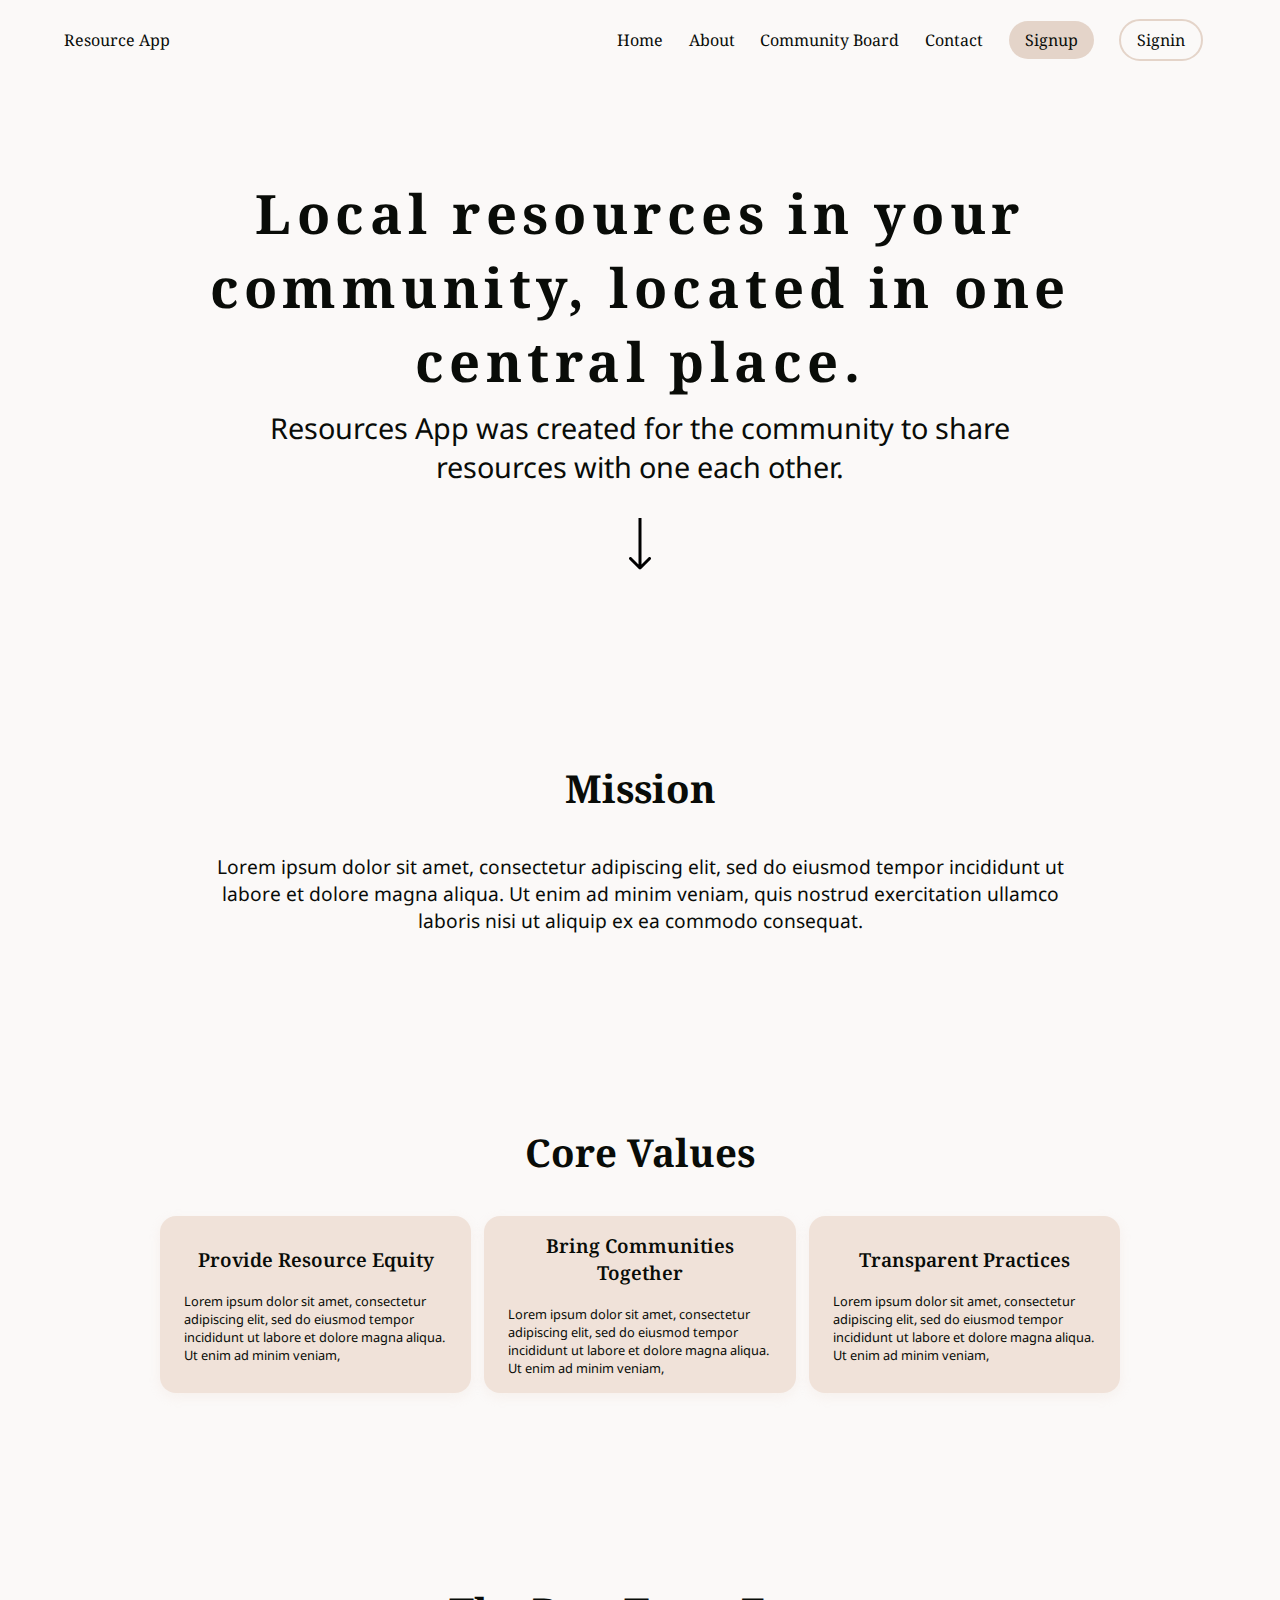
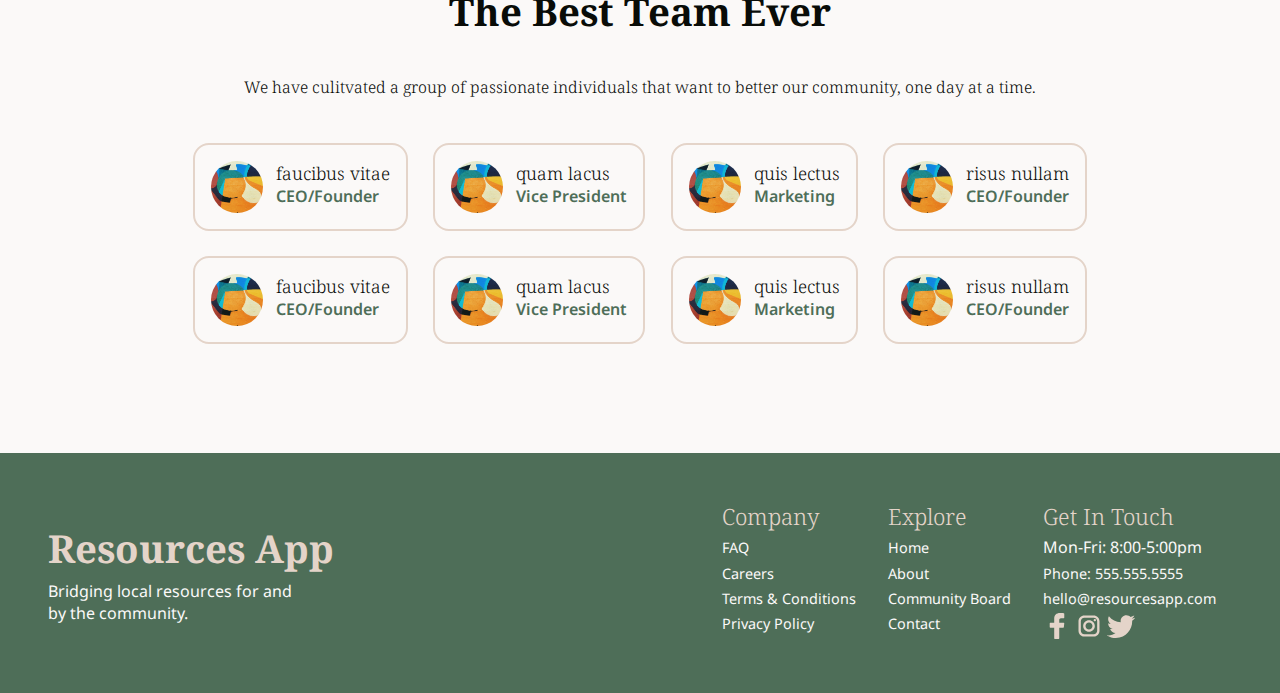
==== commit ff956d31: "about page responsive" ====
--- a/pages/about.html
+++ b/pages/about.html
@@ -34,8 +34,8 @@
     </nav>
 
         <!-- THIS IS THE ABOUT HERO -->
-        <div id="about-hero-section">
-            <div id="about-hero-container">
+        <div class="section" id="about-hero-section">
+            <div class="container" id="about-hero-container">
                 <h1>Local resources in your community, located in one central place.</h1>
                 <p class="paragraph">Resources App was created for the community to share resources with one each other.</p>
                 <img id="down-arrow" src="../img/arrow1.svg" alt="" />
@@ -43,8 +43,8 @@
         </div>
 
         <!-- THIS IS THE MISSION SECTION -->
-        <div id="mission-section">
-            <div id="mission-container">
+        <div class="section" id="mission-section">
+            <div class="container" id="mission-container">
                 <h2>Mission</h2>
                 <p class="paragraph-sm">Lorem ipsum dolor sit amet, consectetur adipiscing elit, sed do eiusmod tempor incididunt ut labore et dolore magna aliqua. Ut enim ad minim veniam, quis nostrud exercitation ullamco laboris nisi ut aliquip ex ea commodo consequat.
                 </p>
@@ -52,8 +52,8 @@
         </div>
 
         <!-- THIS IS THE CORE VALUES SECTION -->
-        <div class="core-values-section">
-            <div class="core-values-container">
+        <div class="section" id="core-values-section">
+            <div class="container" id="core-values-container">
                 <h2>Core Values</h2>
                 <div class="core-card-container">
                     <div class="core-card left">
@@ -73,8 +73,8 @@
         </div>
 
         <!-- THIS IS THE TEAM SECTION -->
-        <div id="team-section">
-            <div id="team-container">
+        <div class="section" id="team-section">
+            <div class="container" id="team-container">
                 <h2>The Best Team Ever</h2>
                 <h3>We have culitvated a group of passionate individuals that want to better our community, one day at a time.</h3>
                 <div class="team-card-container">
@@ -150,7 +150,7 @@
 
       <!-- THIS IS THE FOOTER -->
     <footer class="footer-section">
-        <div class="container">
+        <div class="footer-container">
             <div class="branding">
                 <a href="../index.html"><h2>Resources App</h2></a>
                 <p>Bridging local resources for and by the community.</p>
--- a/styles.css
+++ b/styles.css
@@ -29,7 +29,30 @@
 	color: var(--black);
 	overflow-x: hidden;
 }
-
+/* THIS IS THE MENU SECTION */
+
+.menu-section {
+	position: absolute;
+	width: 100%;
+	top: -100vh;
+	z-index: -1;
+	transition: 0.4s ease;
+	background-color: var(--light-pink);
+}
+.menu.active {
+	top: 0;
+	right: 0;
+	z-index: 99;
+	height: 60vh;
+	width: 50vw;
+	background-color: orange;
+}
+
+.menu-container {
+	font-style: italic;
+	transform: translate(-20px);
+	transition: 0.4s ease;
+}
 nav {
 	display: flex;
 	justify-content: center;
@@ -44,6 +67,8 @@
 .navbar-container {
 	display: flex;
 	justify-content: space-between;
+	align-items: center;
+	align-content: center;
 	width: 100%;
 }
 
@@ -91,36 +116,25 @@
 	border-radius: 0.4em;
 }
 /* REUSED STYLES */
-#hero-section,
-#category-section,
-#about-hero-section,
-#mission-section,
-#team-section,
+.section,
 #form-section,
 .footer-section,
-.core-values-section,
 .search-results-section,
 .single-search-section,
-.community-section,
-.discussion-section {
+.coming-soon-section {
 	width: 100%;
 	display: flex;
 	justify-content: center;
 	margin: 0 auto;
 	padding: 6em 2em;
 }
-#hero-container,
-#category-container,
-#about-hero-container,
-#mission-container,
-#team-container,
+.container,
 #form-container,
+.footer-container,
 .container,
-.core-values-container,
 .search-results-container,
 .single-search-container,
-.community-container,
-.discussion-container {
+.coming-soon-container {
 	display: flex;
 	justify-content: center;
 	flex-direction: column;
@@ -240,8 +254,8 @@
 	cursor: pointer;
 }
 /* COMMUNITY SECTION */
-.community-container,
-.discussion-container {
+#community-container,
+#discussion-container {
 	flex-direction: row;
 	justify-content: center;
 	max-width: 1560px;
@@ -249,7 +263,7 @@
 	padding: 0 2em;
 	/* background-color: rebeccapurple; */
 }
-.community-container img,
+#community-container img,
 .discussion-content {
 	margin-right: 1em;
 	/* background: red; */
@@ -275,7 +289,24 @@
 	font-family: 'Noto Sans', sans-serif;
 	font-weight: 600;
 }
-
+.community-content p,
+.discussion-content p {
+	line-height: 1.6;
+}
+.btn {
+	padding: 0.5em 1em;
+	background-color: var(--dark-pink);
+	border-radius: var(--border-radius);
+	font-family: 'Noto Serif', serif;
+	font-size: 1em;
+	border: none;
+	cursor: pointer;
+	margin-top: 0.5em;
+}
+.green-btn {
+	background-color: var(--dark-green);
+	color: var(--white);
+}
 /* QUOTE */
 .quote-container {
 	text-align: center;
@@ -297,7 +328,7 @@
 	left: 0;
 	width: 100%;
 }
-.container {
+.footer-container {
 	justify-content: space-between;
 	flex-direction: row;
 	align-content: center;
@@ -403,9 +434,7 @@
 	width: 100vw;
 	padding: 0 2em;
 }
-#team-container h2 {
-	margin: 0;
-}
+
 #team-container h3 {
 	font-size: 1em;
 	margin-bottom: 2em;
@@ -581,11 +610,22 @@
 	padding: 2em;
 	border-radius: var(--border-radius-sm);
 }
+.filter,
+.location {
+	display: flex;
+	justify-content: space-between;
+}
 .filter {
-	display: flex;
-	justify-content: space-between;
-}
-
+	margin-bottom: 1em;
+}
+#city-state {
+	text-decoration: underline;
+	color: var(--dark-green);
+}
+.right-side img {
+	position: absolute;
+	right: 0;
+}
 label > input[type='checkbox'] {
 	display: none;
 }
@@ -656,6 +696,7 @@
 	font-size: 1.1rem;
 	font-weight: 600;
 	margin-bottom: 0.5em;
+	color: var(--dark-green);
 }
 .checkbox-container {
 	padding-bottom: 0.6em;
@@ -701,6 +742,7 @@
 	display: flex;
 	padding: 2em 0;
 	border-bottom: 2px solid var(--light-green);
+	position: relative;
 }
 .left-side {
 	display: flex;
@@ -714,7 +756,9 @@
 .resource-img {
 	width: 100px;
 	height: 100px;
-	border-radius: 5em;
+	border-radius: 50em;
+}
+.profile-1 {
 }
 .visit {
 	text-align: center;
@@ -774,6 +818,30 @@
 	border-radius: var(--border-radius-sm);
 	margin-bottom: 1em;
 }
+.img-1 {
+	background-image: url('img/clinic.jpg');
+	background-position: center;
+	background-repeat: no-repeat;
+	background-size: cover;
+}
+.img-2 {
+	background-image: url('img/outside_office2.jpg');
+	background-position: center;
+	background-repeat: no-repeat;
+	background-size: cover;
+}
+.img-3 {
+	background-image: url('img/outside6.jpg');
+	background-position: center;
+	background-repeat: no-repeat;
+	background-size: cover;
+}
+.img-4 {
+	background-image: url('img/outside5.jpg');
+	background-position: center;
+	background-repeat: no-repeat;
+	background-size: cover;
+}
 .visit-long {
 	width: 100%;
 	margin: 0;
@@ -782,6 +850,7 @@
 	margin-bottom: 2em;
 }
 .tag-container-2 {
+	margin-top: -1em;
 	flex-wrap: wrap;
 }
 .tag-2 {
@@ -790,12 +859,16 @@
 .side-location {
 	margin-bottom: 1.2em;
 }
-.resource-hours {
+.resource-hours,
+.resource-distance {
 	margin-bottom: 2em;
 }
-.resource-hours h5 {
+.resource-hours h5,
+.resource-distance h5 {
 	font-size: 1em;
-}
+	color: var(--dark-green);
+}
+
 .single-search-container {
 	height: 100%;
 	justify-content: flex-start;
@@ -812,16 +885,28 @@
 .services-list-container ul {
 	margin-right: 2em;
 }
+
 .resource-banner-img {
 	background-image: url('img/office_img.jpg');
 	width: 100%;
-	height: 16em;
+	height: 15em;
 	border-radius: var(--border-radius-sm);
 	margin-bottom: 2em;
 	background-position: center;
 	background-repeat: no-repeat;
 	background-size: cover;
 }
+.banner-2 {
+	background-image: url('img/inside_office_2.jpg');
+}
+.banner-3 {
+	background-image: url('img/inside3.jpg');
+	background-position: top;
+}
+/* -------COMMUNITY PAGE-------- */
+.coming-soon-container {
+	height: 70vh;
+}
 @media screen and (max-width: 1120px) {
 	.links-container {
 		display: none;
@@ -830,7 +915,49 @@
 		display: inline-block;
 	}
 }
+@media screen and (max-width: 1070px) {
+	#community-container img,
+	#discussion-container img {
+		padding: 0;
+		width: 46%;
+	}
+	.community-content {
+		width: 50%;
+	}
+}
 @media screen and (max-width: 960px) {
+	.section {
+		padding: 6em 1em;
+	}
+	h1 {
+		font-size: 3em;
+	}
+	h2 {
+		font-size: 2em;
+	}
+	h3 {
+		font-size: 1.5rem;
+	}
+	h4 {
+		font-size: 1.2rem;
+	}
+	#community-container {
+		flex-direction: column;
+	}
+	#discussion-container {
+		flex-direction: column-reverse;
+	}
+	#community-container img,
+	#discussion-container img {
+		padding: 0;
+		width: 72%;
+		margin-bottom: 1em;
+	}
+	.community-content,
+	.discussion-content {
+		width: 72%;
+	}
+
 	#fname,
 	#lname {
 		width: 100%;
@@ -858,4 +985,126 @@
 		display: flex;
 		justify-content: center;
 	}
-}
+
+	.footer-container {
+		justify-content: center;
+		flex-direction: column;
+	}
+	.branding {
+		justify-content: center;
+		margin-bottom: 2em;
+	}
+	.branding h2 {
+		display: flex;
+		flex-direction: column;
+		text-align: center;
+		justify-content: center;
+		margin: 0;
+		padding: 0;
+		color: var(--dark-pink);
+	}
+	.branding p {
+		margin-top: 0.4em;
+		width: 100%;
+		text-align: center;
+	}
+}
+@media screen and (max-width: 780px) {
+	#hero-container h1,
+	#about-hero-section h1 {
+		font-size: 2.6em;
+	}
+	.paragraph,
+	.paragraph-sm,
+	.paragraph-xs {
+		font-size: 1.4em;
+	}
+	input[type='text'] {
+		font-size: 0.8em;
+		padding: 1em 1.8em;
+	}
+	#search-btn {
+		padding: 1em 1.4em;
+		font-size: 0.8em;
+	}
+	.category-card {
+		width: 90%;
+		max-width: 90%;
+	}
+	#community-container img,
+	#discussion-container img {
+		padding: 0;
+		width: 90%;
+		margin-bottom: 1em;
+	}
+	.community-content,
+	.discussion-content {
+		width: 90%;
+	}
+	.quote-container {
+		width: 80%;
+	}
+}
+
+@media screen and (max-width: 600px) {
+	.section {
+		padding: 6em 0.5;
+	}
+	input[type='text'] {
+		font-size: 1em;
+		padding: 1em 1.4em;
+	}
+	#community-container,
+	#discussion-container {
+		padding: 1em;
+	}
+	#community-container img,
+	#discussion-container img {
+		width: 100%;
+		margin-bottom: 1em;
+	}
+	.community-content,
+	.discussion-content {
+		width: 100%;
+	}
+	.links-section-container {
+		justify-content: space-between;
+		flex-wrap: wrap;
+		/* background-color: orange; */
+	}
+	.footer-section {
+		padding: 1em;
+	}
+	.footer-links {
+		margin: 1em 0;
+	}
+}
+@media screen and (max-width: 560px) {
+	nav {
+		padding: 1.8em 2em;
+	}
+	#hero-section h1,
+	#about-hero-section h1 {
+		font-size: 2em;
+	}
+	#hero-section p,
+	#about-hero-section p {
+		font-size: 1em;
+	}
+}
+@media screen and (max-width: 390px) {
+	nav {
+		padding: 1.8em 1em;
+	}
+	#hero-section h1,
+	#about-hero-section h1 {
+		font-size: 1.5em;
+	}
+	#hero-section p,
+	#about-hero-section p {
+		font-size: 1em;
+	}
+	#category-container h2 {
+		text-align: center;
+	}
+}
